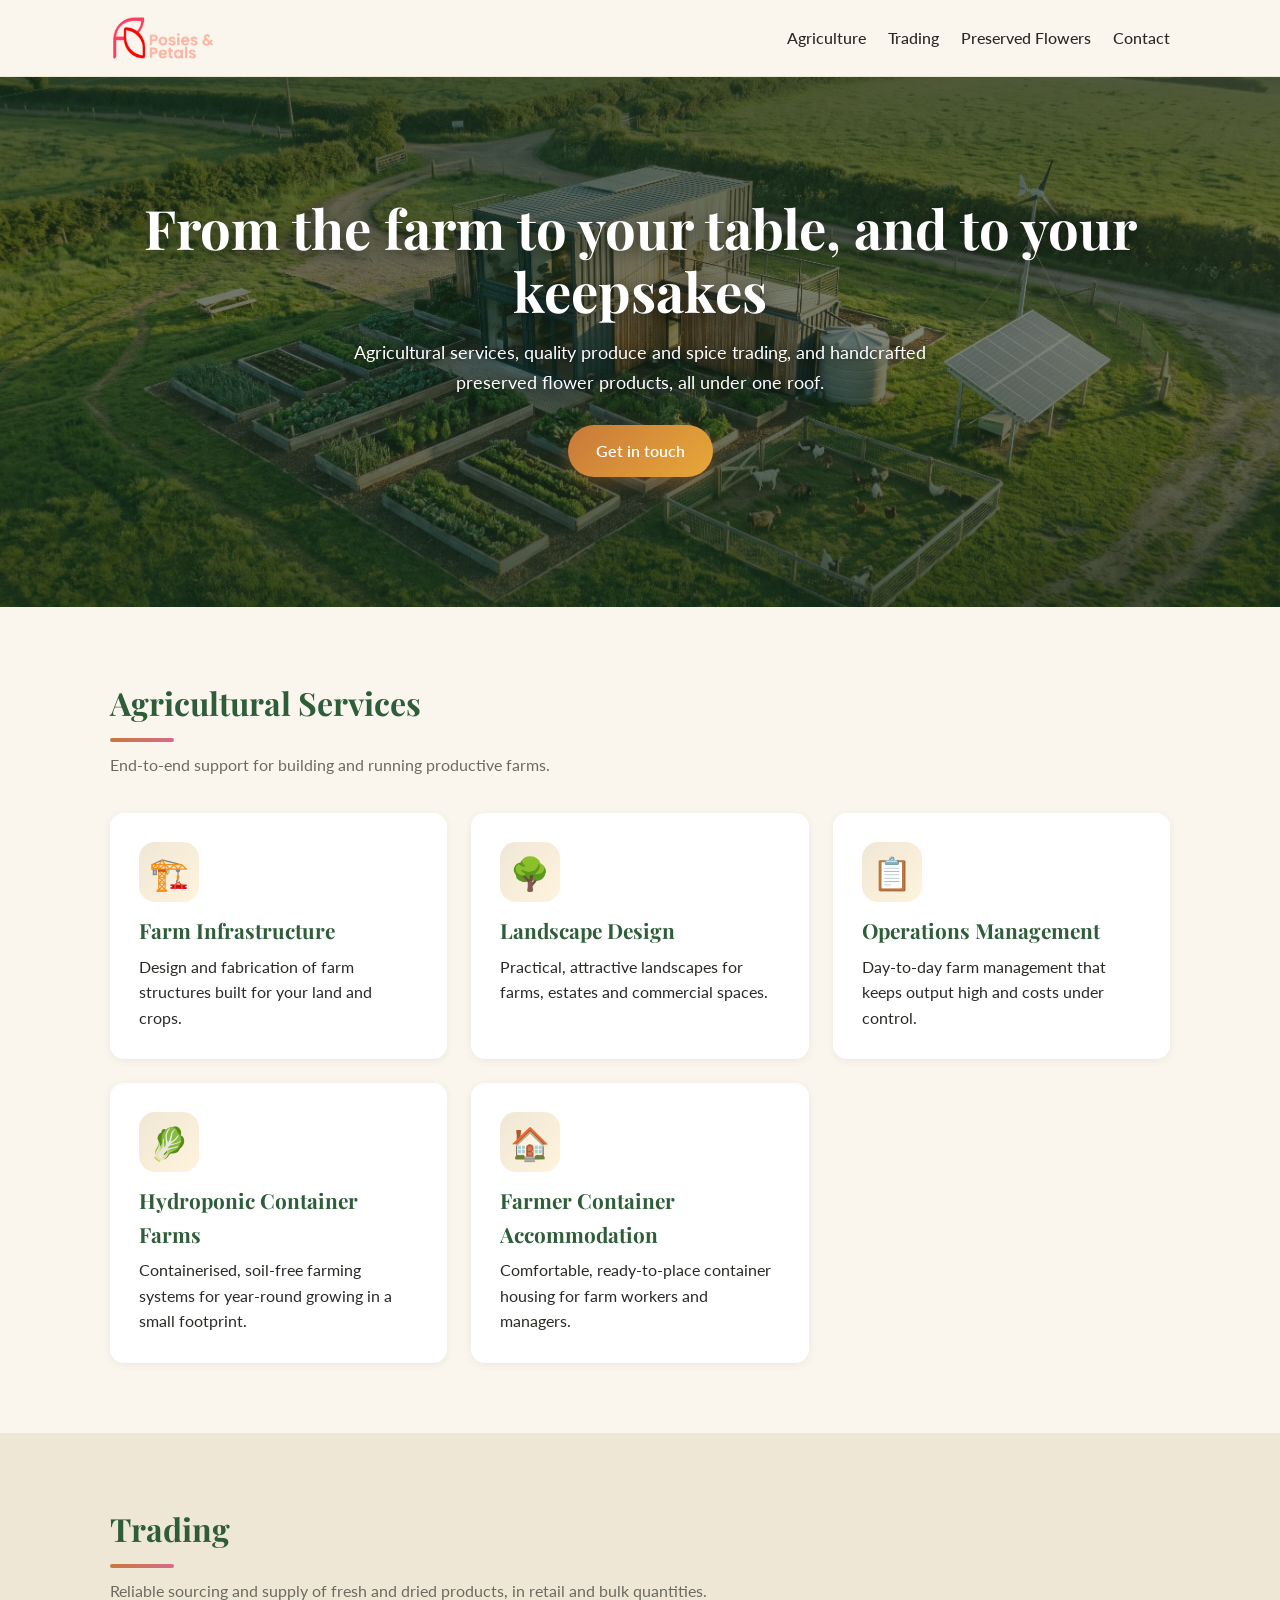
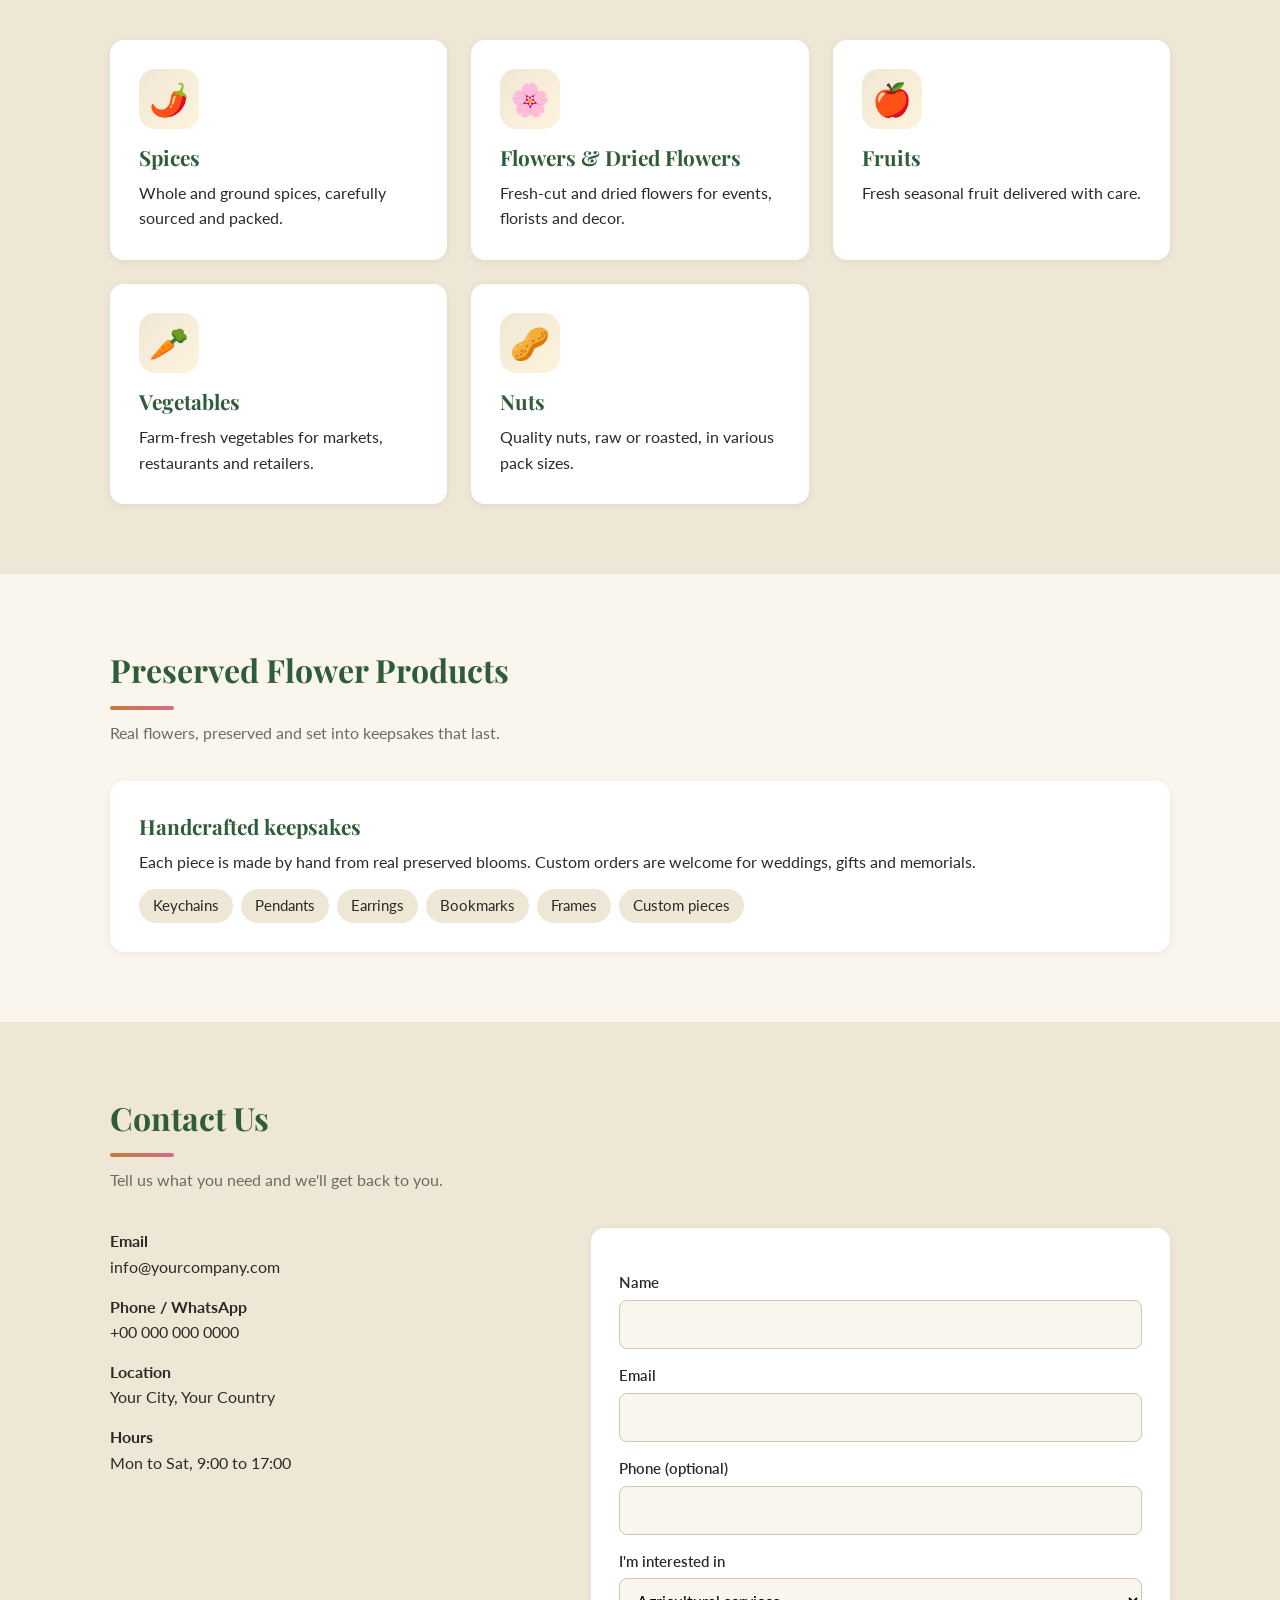
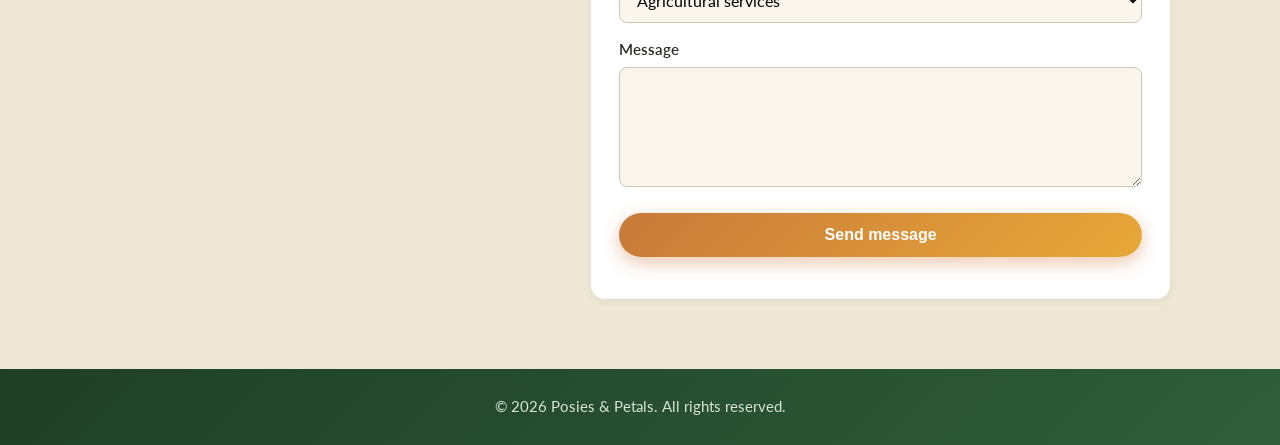
==== index.html @ 3f587f02 "v1" ====
<!doctype html>
<html lang="en">
<head>
<meta charset="utf-8">
<meta name="viewport" content="width=device-width, initial-scale=1">
<title>Posies &amp; Petals | Agriculture, Trading & Preserved Flowers</title>
<meta name="description" content="Agricultural services, produce and spice trading, and handcrafted preserved flower products.">
<link rel="preconnect" href="https://fonts.googleapis.com">
<link rel="preconnect" href="https://fonts.gstatic.com" crossorigin>
<link href="https://fonts.googleapis.com/css2?family=Lato:wght@400;500;600;700&family=Playfair+Display:wght@600;700&display=swap" rel="stylesheet">
<link rel="stylesheet" href="styles.css">
</head>
<body>

<header>
  <div class="wrap">
    <nav>
      <a class="logo" href="#top" aria-label="Posies &amp; Petals home"><img src="assets/posies_petals_logo.png" alt="Posies &amp; Petals"></a>
      <button class="menu-toggle" aria-label="Toggle menu" aria-expanded="false" aria-controls="nav-menu"><span></span><span></span><span></span></button>
      <ul id="nav-menu">
        <li><a href="#agriculture">Agriculture</a></li>
        <li><a href="#trading">Trading</a></li>
        <li><a href="#flowers">Preserved Flowers</a></li>
        <li><a href="#contact">Contact</a></li>
      </ul>
    </nav>
  </div>
</header>

<main id="top">
  <div class="hero">
    <div class="wrap">
      <h1>From the farm to your table, and to your keepsakes</h1>
      <p>Agricultural services, quality produce and spice trading, and handcrafted preserved flower products, all under one roof.</p>
      <a class="btn" href="#contact">Get in touch</a>
    </div>
  </div>

  <section id="agriculture">
    <div class="wrap">
      <h2>Agricultural Services</h2>
      <p class="lead">End-to-end support for building and running productive farms.</p>
      <div class="grid">
        <div class="card"><div class="icon">🏗️</div><h3>Farm Infrastructure</h3><p>Design and fabrication of farm structures built for your land and crops.</p></div>
        <div class="card"><div class="icon">🌳</div><h3>Landscape Design</h3><p>Practical, attractive landscapes for farms, estates and commercial spaces.</p></div>
        <div class="card"><div class="icon">📋</div><h3>Operations Management</h3><p>Day-to-day farm management that keeps output high and costs under control.</p></div>
        <div class="card"><div class="icon">🥬</div><h3>Hydroponic Container Farms</h3><p>Containerised, soil-free farming systems for year-round growing in a small footprint.</p></div>
        <div class="card"><div class="icon">🏠</div><h3>Farmer Container Accommodation</h3><p>Comfortable, ready-to-place container housing for farm workers and managers.</p></div>
      </div>
    </div>
  </section>

  <section id="trading" class="alt">
    <div class="wrap">
      <h2>Trading</h2>
      <p class="lead">Reliable sourcing and supply of fresh and dried products, in retail and bulk quantities.</p>
      <div class="grid">
        <div class="card"><div class="icon">🌶️</div><h3>Spices</h3><p>Whole and ground spices, carefully sourced and packed.</p></div>
        <div class="card"><div class="icon">🌸</div><h3>Flowers &amp; Dried Flowers</h3><p>Fresh-cut and dried flowers for events, florists and decor.</p></div>
        <div class="card"><div class="icon">🍎</div><h3>Fruits</h3><p>Fresh seasonal fruit delivered with care.</p></div>
        <div class="card"><div class="icon">🥕</div><h3>Vegetables</h3><p>Farm-fresh vegetables for markets, restaurants and retailers.</p></div>
        <div class="card"><div class="icon">🥜</div><h3>Nuts</h3><p>Quality nuts, raw or roasted, in various pack sizes.</p></div>
      </div>
    </div>
  </section>

  <section id="flowers">
    <div class="wrap">
      <h2>Preserved Flower Products</h2>
      <p class="lead">Real flowers, preserved and set into keepsakes that last.</p>
      <div class="card">
        <h3>Handcrafted keepsakes</h3>
        <p>Each piece is made by hand from real preserved blooms. Custom orders are welcome for weddings, gifts and memorials.</p>
        <div class="tags">
          <span>Keychains</span><span>Pendants</span><span>Earrings</span><span>Bookmarks</span><span>Frames</span><span>Custom pieces</span>
        </div>
      </div>
    </div>
  </section>

  <section id="contact" class="alt">
    <div class="wrap">
      <h2>Contact Us</h2>
      <p class="lead">Tell us what you need and we'll get back to you.</p>
      <div class="contact-grid">
        <div class="info">
          <p><strong>Email</strong><br>info@yourcompany.com</p>
          <p><strong>Phone / WhatsApp</strong><br>+00 000 000 0000</p>
          <p><strong>Location</strong><br>Your City, Your Country</p>
          <p><strong>Hours</strong><br>Mon to Sat, 9:00 to 17:00</p>
        </div>
        <form id="contactForm">
          <label for="name">Name</label>
          <input id="name" name="name" required>
          <label for="email">Email</label>
          <input id="email" name="email" type="email" required>
          <label for="phone">Phone (optional)</label>
          <input id="phone" name="phone" type="tel">
          <label for="topic">I'm interested in</label>
          <select id="topic" name="topic">
            <option>Agricultural services</option>
            <option>Trading (produce, spices, flowers, nuts)</option>
            <option>Preserved flower products</option>
            <option>Something else</option>
          </select>
          <label for="message">Message</label>
          <textarea id="message" name="message" required></textarea>
          <input type="text" name="_gotcha" tabindex="-1" autocomplete="off" aria-hidden="true" style="position:absolute;left:-9999px">
          <button class="btn" type="submit">Send message</button>
          <p id="status" role="status"></p>
        </form>
      </div>
    </div>
  </section>
</main>

<footer>
  <div class="wrap">&copy; <span id="year"></span> Posies &amp; Petals. All rights reserved.</div>
</footer>

<script src="script.js"></script>
</body>
</html>
---- styles.css ----
:root{--font-head:"Playfair Display",Georgia,"Times New Roman",serif}
h1,h2,h3,.logo{font-family:var(--font-head)}
  :root{
--green:#2f5d3a; --green-dark:#1f3f27; --cream:#faf6ee; --sand:#efe7d6;
--accent:#c8793a; --text:#2a2a26; --muted:#6b6b61; --white:#fff;
  }
  *{box-sizing:border-box;margin:0;padding:0}
  html{scroll-behavior:smooth}
  body{font-family:"Lato",system-ui,-apple-system,"Segoe UI",Roboto,sans-serif;color:var(--text);background:var(--cream);line-height:1.6}
  img{max-width:100%}
  a{color:inherit}
  .wrap{max-width:1100px;margin:0 auto;padding:0 20px}
  header{position:sticky;top:0;background:rgba(250,246,238,.95);backdrop-filter:blur(6px);border-bottom:1px solid var(--sand);z-index:10}
  nav{display:flex;align-items:center;justify-content:space-between;padding:14px 0;flex-wrap:wrap;gap:10px}
  .logo{font-weight:700;font-size:1.25rem;color:var(--green);text-decoration:none}
  nav ul{display:flex;gap:22px;list-style:none;flex-wrap:wrap}
  nav a{text-decoration:none;font-weight:500}
  nav a:hover{color:var(--accent)}
  .hero{background:linear-gradient(135deg,var(--green-dark),var(--green));color:var(--white);padding:90px 0 100px;text-align:center}
  .hero h1{font-size:clamp(2rem,5vw,3.4rem);line-height:1.15;margin-bottom:16px}
  .hero p{max-width:640px;margin:0 auto 28px;font-size:1.15rem;opacity:.92}
  .btn{display:inline-block;background:var(--accent);color:var(--white);padding:13px 28px;border-radius:999px;text-decoration:none;font-weight:600;border:0;cursor:pointer;font-size:1rem}
  .btn:hover{filter:brightness(1.08)}
  section{padding:70px 0}
  section.alt{background:var(--sand)}
  h2{font-size:2rem;color:var(--green);margin-bottom:10px}
  .lead{color:var(--muted);max-width:640px;margin-bottom:36px}
  .grid{display:grid;grid-template-columns:repeat(auto-fit,minmax(280px,1fr));gap:24px}
  .card{background:var(--white);border-radius:14px;padding:28px;box-shadow:0 2px 10px rgba(0,0,0,.06)}
  .card h3{color:var(--green);margin-bottom:6px;font-size:1.3rem}
  .card .icon{font-size:2rem;margin-bottom:8px}
  .card ul{margin:12px 0 0 18px}
  .card li{margin-bottom:4px}
  .tags{display:flex;flex-wrap:wrap;gap:8px;margin-top:14px}
  .tags span{background:var(--sand);padding:5px 14px;border-radius:999px;font-size:.92rem}
  .contact-grid{display:grid;grid-template-columns:1fr 1.3fr;gap:36px}
  @media(max-width:760px){.contact-grid{grid-template-columns:1fr}}
  form{background:var(--white);padding:28px;border-radius:14px;box-shadow:0 2px 10px rgba(0,0,0,.06)}
  label{display:block;font-weight:600;margin:14px 0 5px;font-size:.95rem}
  input,select,textarea{width:100%;padding:11px 13px;border:1px solid #cfc7b4;border-radius:8px;font:inherit;background:var(--cream)}
  input:focus,select:focus,textarea:focus{outline:2px solid var(--green);border-color:var(--green)}
  textarea{min-height:120px;resize:vertical}
  form .btn{margin-top:20px;width:100%}
  #status{margin-top:14px;font-weight:500}
  .info p{margin-bottom:14px}
  footer{background:var(--green-dark);color:#d9e4da;text-align:center;padding:26px 0;font-size:.92rem}

  .menu-toggle{display:none;background:none;border:0;cursor:pointer;padding:8px;flex-direction:column;gap:5px}
  .menu-toggle span{display:block;width:26px;height:3px;background:var(--green);border-radius:2px;transition:transform .3s cubic-bezier(.4,0,.2,1),opacity .2s ease}
  nav.open .menu-toggle span:nth-child(1){transform:translateY(8px) rotate(45deg)}
  nav.open .menu-toggle span:nth-child(2){opacity:0}
  nav.open .menu-toggle span:nth-child(3){transform:translateY(-8px) rotate(-45deg)}
  @media(max-width:760px){
    .menu-toggle{display:flex}
    nav{flex-wrap:wrap}
    header{backdrop-filter:none;-webkit-backdrop-filter:none;background:var(--cream)}
    nav ul{display:flex;flex-direction:column;gap:0;position:absolute;left:0;right:0;top:100%;padding:0 20px;background:var(--cream);border-bottom:1px solid var(--sand);box-shadow:0 8px 16px rgba(0,0,0,.08);opacity:0;visibility:hidden;transform:translateY(-8px);transition:opacity .25s ease,transform .25s ease,visibility 0s linear .25s;will-change:opacity,transform}
    nav.open ul{opacity:1;visibility:visible;transform:none;transition:opacity .25s ease,transform .25s ease,visibility 0s}
    nav ul li a{display:block;padding:12px 0}
  }
  .btn:disabled{opacity:.6;cursor:not-allowed}

  /* ---- Flashy upgrade ---- */
  :root{--accent2:#e8a838;--pink:#d86a8a}
  .hero{position:relative;overflow:hidden;background:linear-gradient(120deg,#1f3f27,#2f5d3a,#3d7a4a,#2f5d3a,#1f3f27);background-size:300% 300%;animation:heroShift 14s ease infinite;padding:120px 0 130px}
  .hero::before,.hero::after{content:"";position:absolute;border-radius:50%;filter:blur(60px);opacity:.45;z-index:0;animation:float 9s ease-in-out infinite}
  .hero::before{width:340px;height:340px;background:var(--accent);top:-90px;left:-80px}
  .hero::after{width:300px;height:300px;background:var(--pink);bottom:-100px;right:-60px;animation-delay:-4s}
  .hero .wrap{position:relative;z-index:1}
  .hero h1{text-shadow:0 4px 24px rgba(0,0,0,.25);animation:rise .9s ease both}
  .hero p{animation:rise .9s .15s ease both}
  .hero .btn{animation:rise .9s .3s ease both}
  @keyframes heroShift{0%,100%{background-position:0% 50%}50%{background-position:100% 50%}}
  @keyframes float{0%,100%{transform:translate(0,0)}50%{transform:translate(30px,25px)}}
  @keyframes rise{from{opacity:0;transform:translateY(20px)}to{opacity:1;transform:none}}
  .btn{background:linear-gradient(135deg,var(--accent),var(--accent2));box-shadow:0 6px 18px rgba(200,121,58,.4);transition:transform .2s ease,box-shadow .2s ease,filter .2s ease}
  .btn:hover{transform:translateY(-2px) scale(1.03);box-shadow:0 10px 26px rgba(200,121,58,.55)}
  h2{position:relative;padding-bottom:14px}
  h2::after{content:"";position:absolute;left:0;bottom:0;width:64px;height:4px;border-radius:4px;background:linear-gradient(90deg,var(--accent),var(--pink))}
  .card{position:relative;transition:transform .3s ease,box-shadow .3s ease;border:1px solid transparent;overflow:hidden}
  .card::before{content:"";position:absolute;left:0;top:0;right:0;height:4px;background:linear-gradient(90deg,var(--green),var(--accent2),var(--pink));transform:scaleX(0);transform-origin:left;transition:transform .4s ease}
  .card:hover{transform:translateY(-8px);box-shadow:0 18px 36px rgba(47,93,58,.18)}
  .card:hover::before{transform:scaleX(1)}
  .card .icon{display:inline-flex;align-items:center;justify-content:center;width:60px;height:60px;border-radius:16px;background:linear-gradient(135deg,var(--sand),#fff3dc);margin-bottom:12px;transition:transform .3s ease}
  .card:hover .icon{transform:rotate(-8deg) scale(1.12)}
  .tags span{transition:transform .2s ease,background .2s ease,color .2s ease}
  .tags span:hover{background:linear-gradient(135deg,var(--accent),var(--pink));color:#fff;transform:translateY(-2px)}
  nav a:not(.logo){position:relative}
  nav a:not(.logo)::after{content:"";position:absolute;left:0;bottom:-4px;width:100%;height:2px;background:var(--accent);transform:scaleX(0);transition:transform .25s ease}
  nav a:not(.logo):hover::after{transform:scaleX(1)}
  footer{background:linear-gradient(135deg,var(--green-dark),var(--green))}
  .reveal{opacity:0;transform:translateY(28px);transition:opacity .7s ease,transform .7s ease}
  .reveal.in{opacity:1;transform:none}
  .card.reveal.in{transition:transform .3s ease,box-shadow .3s ease,opacity .7s ease;transition-delay:0s!important}
  @media(prefers-reduced-motion:reduce){
    .hero,.hero::before,.hero::after,.hero h1,.hero p,.hero .btn{animation:none}
    .reveal{opacity:1;transform:none;transition:none}
  }
  .logo img{display:block;height:48px;width:auto}
  @media(max-width:760px){.logo img{height:40px}}

  /* ---- Hero photo background ---- */
  .hero{background:url("assets/farm.jpeg") center/cover no-repeat;animation:none;color:#fff}
  .hero::before{inset:0;width:auto;height:auto;border-radius:0;filter:none;opacity:1;animation:none;top:0;left:0;background:linear-gradient(180deg,rgba(18,40,24,.72),rgba(18,40,24,.55) 50%,rgba(18,40,24,.78))}
  .hero::after{display:none}
  .hero h1{color:#fff;text-shadow:0 3px 18px rgba(0,0,0,.55)}
  .hero p{color:#fff;opacity:1;text-shadow:0 2px 10px rgba(0,0,0,.55)}
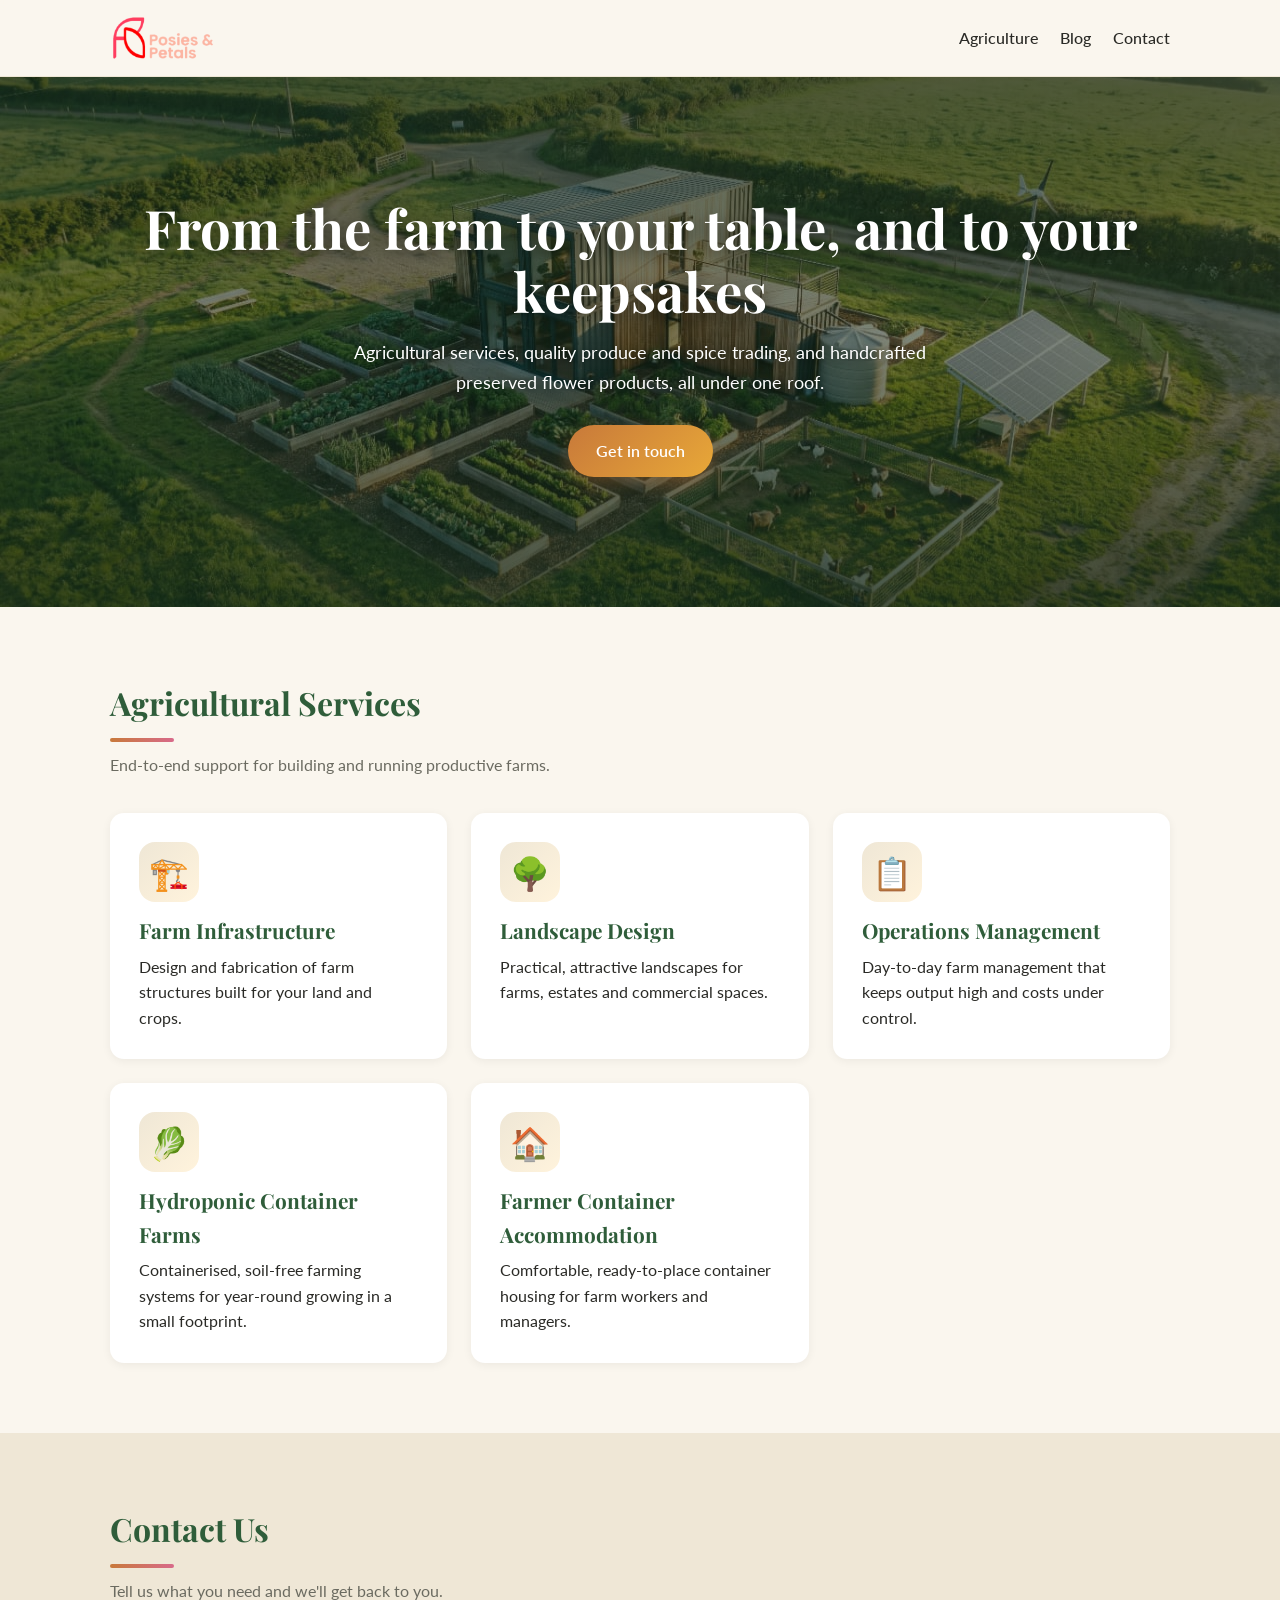
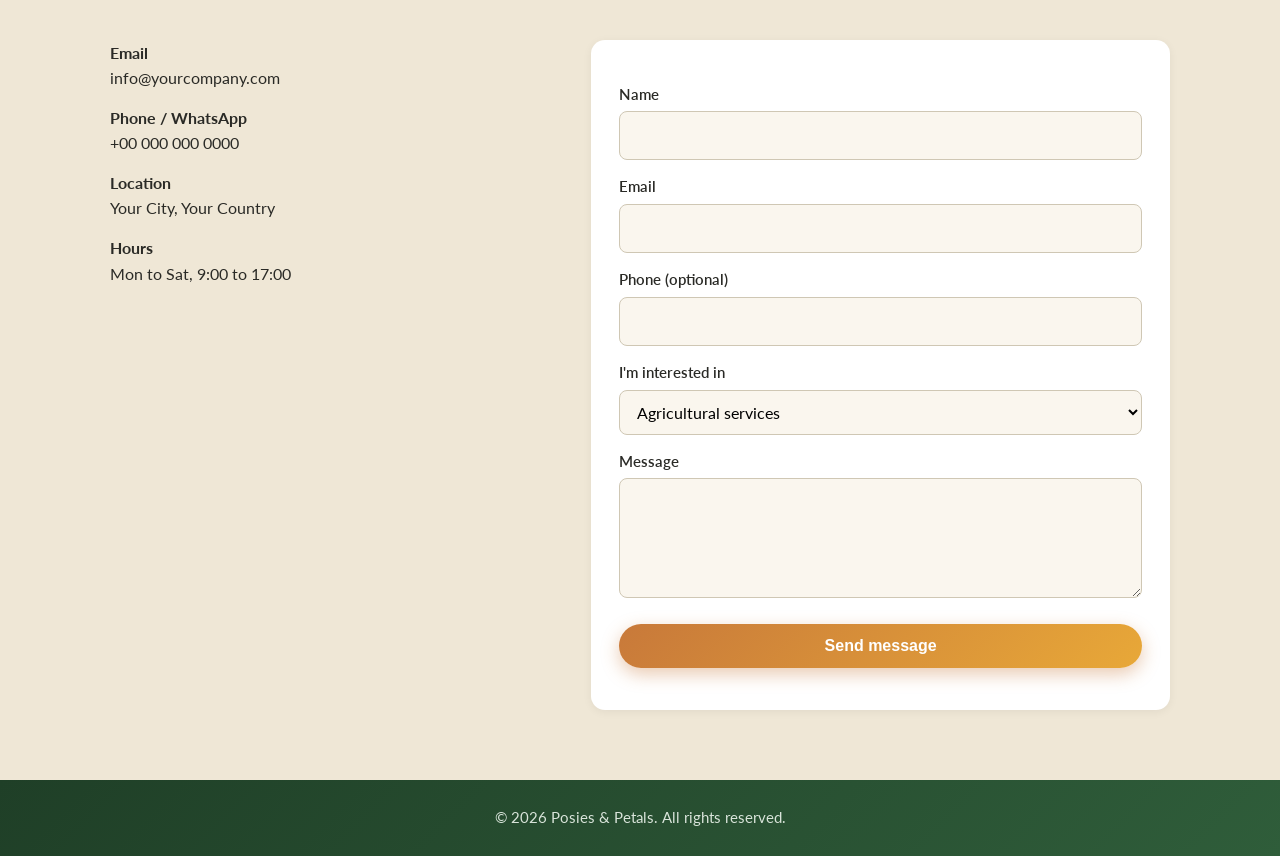
==== commit b3caff9a: "blog added" ====
--- a/index.html
+++ b/index.html
@@ -12,20 +12,7 @@
 </head>
 <body>
 
-<header>
-  <div class="wrap">
-    <nav>
-      <a class="logo" href="#top" aria-label="Posies &amp; Petals home"><img src="assets/posies_petals_logo.png" alt="Posies &amp; Petals"></a>
-      <button class="menu-toggle" aria-label="Toggle menu" aria-expanded="false" aria-controls="nav-menu"><span></span><span></span><span></span></button>
-      <ul id="nav-menu">
-        <li><a href="#agriculture">Agriculture</a></li>
-        <li><a href="#trading">Trading</a></li>
-        <li><a href="#flowers">Preserved Flowers</a></li>
-        <li><a href="#contact">Contact</a></li>
-      </ul>
-    </nav>
-  </div>
-</header>
+<div id="site-header" data-root=""></div>
 
 <main id="top">
   <div class="hero">
@@ -50,7 +37,7 @@
     </div>
   </section>
 
-  <section id="trading" class="alt">
+  <!-- <section id="trading" class="alt">
     <div class="wrap">
       <h2>Trading</h2>
       <p class="lead">Reliable sourcing and supply of fresh and dried products, in retail and bulk quantities.</p>
@@ -76,7 +63,7 @@
         </div>
       </div>
     </div>
-  </section>
+  </section> -->
 
   <section id="contact" class="alt">
     <div class="wrap">
@@ -99,8 +86,8 @@
           <label for="topic">I'm interested in</label>
           <select id="topic" name="topic">
             <option>Agricultural services</option>
-            <option>Trading (produce, spices, flowers, nuts)</option>
-            <option>Preserved flower products</option>
+            <!-- <option>Trading (produce, spices, flowers, nuts)</option>
+            <option>Preserved flower products</option> -->
             <option>Something else</option>
           </select>
           <label for="message">Message</label>
@@ -114,10 +101,9 @@
   </section>
 </main>
 
-<footer>
-  <div class="wrap">&copy; <span id="year"></span> Posies &amp; Petals. All rights reserved.</div>
-</footer>
+<div id="site-footer"></div>
 
+<script src="layout.js"></script>
 <script src="script.js"></script>
 </body>
 </html>
--- a/styles.css
+++ b/styles.css
@@ -105,3 +105,4 @@
   .hero::after{display:none}
   .hero h1{color:#fff;text-shadow:0 3px 18px rgba(0,0,0,.55)}
   .hero p{color:#fff;opacity:1;text-shadow:0 2px 10px rgba(0,0,0,.55)}
+  nav a[aria-current="page"]{color:var(--accent)}
